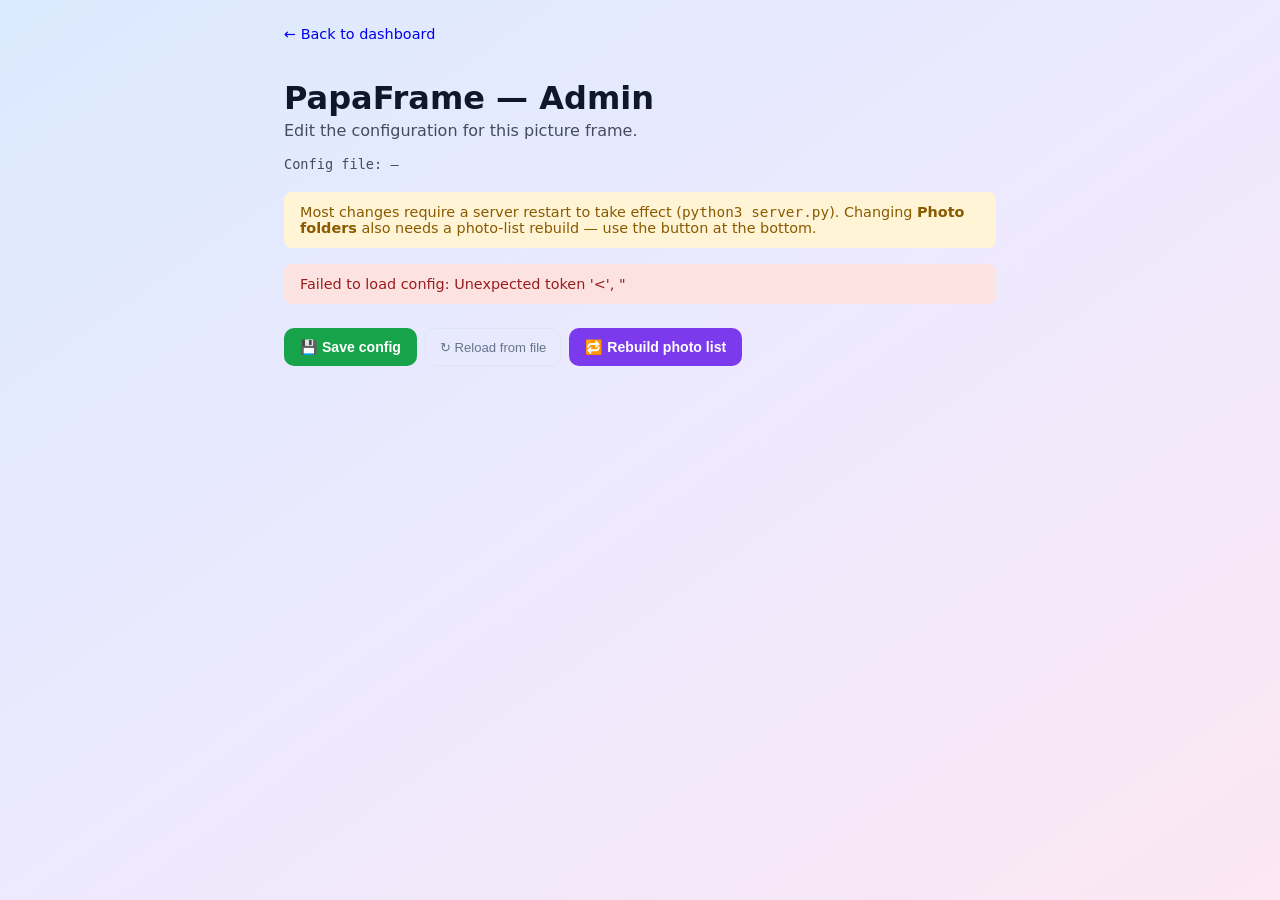
==== static/admin.html @ adcbdf35 "feat: cache stats, network-vs-local awareness, and disk-aware size dial Surface where each photo is " ====
<!DOCTYPE html>
<html lang="en">
<head>
  <meta charset="UTF-8">
  <meta name="viewport" content="width=device-width, initial-scale=1.0">
  <title>PapaFrame — Admin</title>
  <link rel="icon" href="favicon.svg" type="image/svg+xml">
  <link rel="stylesheet" href="style.css">
  <style>
    .admin-wrap { max-width: 760px; margin: 0 auto; padding: 1.5rem; }
    .admin-wrap h1 { margin-bottom: .25rem; }
    .admin-wrap .sub { opacity: .75; margin-top: 0; }
    .admin-path {
      font-family: ui-monospace, Menlo, monospace;
      font-size: .85rem; opacity: .75; margin-bottom: 1.25rem;
    }
    .field { margin-bottom: 1.1rem; }
    .field label {
      display: block; font-weight: 600; margin-bottom: .25rem;
    }
    .field input[type=text], .field input[type=number] {
      width: 100%; padding: .55rem .65rem;
      border: 1px solid var(--border, #bbb);
      border-radius: 8px; font-size: 1rem;
      font-family: ui-monospace, Menlo, monospace;
      background: var(--card-bg, #fff);
      color: inherit;
    }
    .field .help {
      font-size: .82rem; opacity: .7; margin-top: .25rem;
    }
    .field .bool-row {
      display: flex; align-items: center; gap: .5rem;
      font-weight: 400; cursor: pointer;
    }
    .field .bool-row input[type=checkbox] {
      width: auto; margin: 0;
    }
    .action-row {
      display: flex; gap: .5rem; flex-wrap: wrap; margin-top: 1.5rem;
    }
    .banner {
      padding: .75rem 1rem; border-radius: 8px; margin-bottom: 1rem;
      font-size: .9rem;
    }
    .banner.info    { background: #eaf3ff; color: #1e40af; }
    .banner.warn    { background: #fff4d6; color: #8a5a00; }
    .banner.error   { background: #fde2e2; color: #9b1c1c; }
    .banner.success { background: #dcfce7; color: #166534; }
    html.dark .banner.info    { background: #1e3a8a55; color: #cfe0ff; }
    html.dark .banner.warn    { background: #7c560033; color: #fde68a; }
    html.dark .banner.error   { background: #7f1d1d55; color: #fecaca; }
    html.dark .banner.success { background: #14532d55; color: #bbf7d0; }
    .back-link {
      display: inline-flex; align-items: center; gap: .35rem;
      font-size: .9rem; text-decoration: none; margin-bottom: 1rem;
    }
    .cache-slider-row {
      display: flex; align-items: center; gap: .6rem;
    }
    .cache-slider-row input[type=range] {
      flex: 1; accent-color: var(--accent, #2563eb);
    }
    .cache-slider-row input[type=number].cache-slider-num {
      width: 7em; flex: 0 0 auto;
    }
    .cache-slider-unit { font-size: .85rem; opacity: .7; }
    .cache-slider-meta {
      font-size: .82rem; opacity: .8; margin-top: .35rem;
      display: flex; flex-direction: column; gap: 2px;
    }
    .cache-slider-meta .warn { color: #b45309; font-weight: 600; }
    html.dark .cache-slider-meta .warn { color: #fbbf24; }
  </style>
</head>
<body>
<div class="bg-base" aria-hidden="true"></div>

<div class="admin-wrap">
  <a class="back-link" href="/">← Back to dashboard</a>

  <h1>PapaFrame — Admin</h1>
  <p class="sub">Edit the configuration for this picture frame.</p>
  <div class="admin-path">Config file: <span id="cfg-path">—</span></div>

  <div class="banner warn">
    Most changes require a server restart to take effect
    (<code>python3 server.py</code>). Changing <strong>Photo folders</strong>
    also needs a photo-list rebuild — use the button at the bottom.
  </div>

  <div id="status-banner"></div>

  <form id="admin-form" autocomplete="off">
    <div id="fields"></div>

    <div class="action-row">
      <button type="submit" class="btn-start">💾 Save config</button>
      <button type="button" id="reload-btn" class="btn-secondary">↻ Reload from file</button>
      <button type="button" id="rebuild-btn" class="btn-restart">🔁 Rebuild photo list</button>
    </div>
  </form>
</div>

<script>
'use strict';

const fieldsEl = document.getElementById('fields');
const pathEl   = document.getElementById('cfg-path');
const banner   = document.getElementById('status-banner');
const form     = document.getElementById('admin-form');
const reloadBtn  = document.getElementById('reload-btn');
const rebuildBtn = document.getElementById('rebuild-btn');

// Apply saved theme so the admin page matches the dashboard.
(function applyTheme() {
  const saved = localStorage.getItem('frameTheme');
  const dark = saved
    ? saved === 'dark'
    : window.matchMedia('(prefers-color-scheme: dark)').matches;
  document.documentElement.classList.toggle('dark', dark);
})();

function showBanner(msg, kind = 'info') {
  banner.innerHTML = `<div class="banner ${kind}">${msg}</div>`;
  if (kind === 'success') setTimeout(() => banner.innerHTML = '', 3500);
}

function esc(s) {
  return String(s).replace(/&/g,'&amp;').replace(/</g,'&lt;')
                  .replace(/>/g,'&gt;').replace(/"/g,'&quot;');
}

function renderField(f) {
  if (f.type === 'bool') {
    const on = ['yes','true','1','on'].includes(String(f.value).toLowerCase());
    return `
    <div class="field">
      <label for="f-${f.key}">${esc(f.label)} <small style="opacity:.55;font-weight:400">(${f.key})</small></label>
      <label class="bool-row">
        <input id="f-${f.key}" name="${f.key}" type="checkbox" ${on ? 'checked' : ''}>
        <span>Enabled</span>
      </label>
      <div class="help">${esc(f.help)}</div>
    </div>`;
  }
  const inputType = f.type === 'int' ? 'number' : 'text';
  return `
    <div class="field">
      <label for="f-${f.key}">${esc(f.label)} <small style="opacity:.55;font-weight:400">(${f.key})</small></label>
      <input id="f-${f.key}" name="${f.key}" type="${inputType}" value="${esc(f.value)}">
      <div class="help">${esc(f.help)}</div>
    </div>`;
}

async function loadConfig() {
  try {
    const res = await fetch('/api/config');
    const data = await res.json();
    pathEl.textContent = data.path;
    fieldsEl.innerHTML = data.fields.map(renderField).join('');
    enhanceCacheSizeField();
  } catch (e) {
    showBanner('Failed to load config: ' + e.message, 'error');
  }
}

function fmtMb(mb) {
  if (mb >= 1024) return (mb / 1024).toFixed(mb >= 10240 ? 0 : 1) + ' GB';
  return mb + ' MB';
}

// Replace the plain CACHE_SIZE_MB number input with a slider bound to the
// disk space available at the cache directory. The form still submits via
// the same `name="CACHE_SIZE_MB"` field, so saveConfig() picks it up as-is.
async function enhanceCacheSizeField() {
  const numInput = document.getElementById('f-CACHE_SIZE_MB');
  if (!numInput) return;

  let info;
  try {
    info = await fetch('/api/cache/status').then(r => r.json());
  } catch (e) {
    return;  // leave the plain number input in place
  }

  const currentVal = parseInt(numInput.value, 10) || 0;
  const STEP = 128;
  // Slider tops out at the safe max, but never below what's currently saved
  // (so an out-of-range value loaded from config.sh remains visible/editable).
  const niceMax = Math.max(
    STEP,
    Math.ceil(Math.max(info.max_budget_mb || 0, currentVal) / STEP) * STEP,
  );
  const usedNow = Math.round(info.used_mb || 0);

  const tpl = document.createElement('template');
  tpl.innerHTML = `
    <div class="cache-slider-row">
      <input type="range" id="cache-slider"
             min="0" max="${niceMax}" step="${STEP}"
             value="${Math.min(currentVal, niceMax)}">
      <input id="f-CACHE_SIZE_MB" name="CACHE_SIZE_MB" type="number"
             class="cache-slider-num"
             min="0" step="${STEP}"
             value="${currentVal}">
      <span class="cache-slider-unit">MB</span>
    </div>
    <div class="cache-slider-meta" id="cache-slider-meta"></div>
  `;
  numInput.replaceWith(tpl.content);

  const slider = document.getElementById('cache-slider');
  const num    = document.getElementById('f-CACHE_SIZE_MB');
  const meta   = document.getElementById('cache-slider-meta');

  function renderMeta() {
    const v = parseInt(num.value, 10) || 0;
    const lines = [
      `Disk: ${fmtMb(info.disk_total_mb)} total · ${fmtMb(info.disk_free_mb)} free`
      + ` · cache currently uses ${fmtMb(usedNow)}`,
      `Max safe budget: ${fmtMb(info.max_budget_mb)}`
      + ` (keeps ${fmtMb(info.safety_margin_mb)} reserved on disk)`,
      `Selected: ${fmtMb(v)}`,
    ];
    if (v > info.max_budget_mb) {
      lines.push(`<span class="warn">⚠ Selected size exceeds the safe limit — disk may fill up.</span>`);
    } else if (v === 0) {
      lines.push(`<span>Set to 0 to disable the cache entirely.</span>`);
    }
    meta.innerHTML = lines.map(l => `<div>${l}</div>`).join('');
  }

  slider.addEventListener('input', () => { num.value = slider.value; renderMeta(); });
  num.addEventListener('input', () => {
    const raw = parseInt(num.value, 10);
    const v = Number.isFinite(raw) ? Math.max(0, raw) : 0;
    slider.value = Math.min(v, niceMax);
    renderMeta();
  });
  renderMeta();
}

async function saveConfig(ev) {
  ev.preventDefault();
  const payload = {};
  for (const input of form.querySelectorAll('input[name]')) {
    payload[input.name] = input.type === 'checkbox'
      ? (input.checked ? 'yes' : 'no')
      : input.value;
  }
  try {
    const res = await fetch('/api/config', {
      method: 'POST',
      headers: { 'Content-Type': 'application/json' },
      body: JSON.stringify(payload),
    });
    const data = await res.json();
    if (!res.ok) throw new Error(data.error || 'save failed');
    showBanner(
      `Saved ${data.updated.length} setting(s). ` +
      `Restart the server (<code>python3 server.py</code>) for changes to take effect.`,
      'success'
    );
  } catch (e) {
    showBanner('Save failed: ' + e.message, 'error');
  }
}

async function rebuildPhotoList() {
  if (!confirm('Delete the master photo list so it rebuilds from PHOTO_DIRS on the next slideshow start?')) return;
  try {
    const res = await fetch('/api/config/rebuild', { method: 'POST' });
    const data = await res.json();
    if (!res.ok) throw new Error(data.error || 'rebuild failed');
    showBanner('Photo list cleared. It will be rebuilt the next time the slideshow starts.', 'success');
  } catch (e) {
    showBanner('Rebuild failed: ' + e.message, 'error');
  }
}

form.addEventListener('submit', saveConfig);
reloadBtn.addEventListener('click', loadConfig);
rebuildBtn.addEventListener('click', rebuildPhotoList);

loadConfig();
</script>
</body>
</html>
---- static/style.css ----
/* ── Tokens ──────────────────────────────────────────────────────────── */
:root {
  --card:         #ffffffd6;
  --card-solid:   #ffffff;
  --shadow:       0 2px 16px rgba(37,99,235,.10), 0 0 0 1px rgba(37,99,235,.06);
  --text:         #0f172a;
  --muted:        #64748b;
  --border:       #dde6f0;
  --btn:          #2563eb;
  --btn-hover:    #1d4ed8;
  --btn-text:     #fff;
  --surface:      #f0f6ff;
  --accent:       #2563eb;
  --running-clr:  #16a34a;
  --stopped-clr:  #dc2626;
  --green:        #16a34a;
  --green-hover:  #15803d;
  --red:          #dc2626;
  --red-hover:    #b91c1c;
  --violet:       #7c3aed;
  --violet-hover: #6d28d9;
  --cyan:         #0891b2;
  --cyan-hover:   #0e7490;
}

html.dark {
  --card:         #0d1727cc;
  --card-solid:   #0d1727;
  --shadow:       0 2px 16px rgba(0,0,0,.55), 0 0 0 1px rgba(255,255,255,.05);
  --text:         #f1f5f9;
  --muted:        #94a3b8;
  --border:       #1a2d45;
  --btn:          #3b82f6;
  --btn-hover:    #2563eb;
  --btn-text:     #fff;
  --surface:      #091525;
  --accent:       #60a5fa;
  --running-clr:  #4ade80;
  --stopped-clr:  #f87171;
  --green:        #22c55e;
  --green-hover:  #16a34a;
  --red:          #ef4444;
  --red-hover:    #dc2626;
  --violet:       #a78bfa;
  --violet-hover: #8b5cf6;
  --cyan:         #22d3ee;
  --cyan-hover:   #06b6d4;
}

/* ── Reset / base ────────────────────────────────────────────────────── */
*, *::before, *::after { box-sizing: border-box; }

body {
  font-family: Inter, system-ui, -apple-system, "Segoe UI", sans-serif;
  margin: 0;
  min-height: 100vh;
  color: var(--text);
  background: transparent;
}

/* ── Background layers ───────────────────────────────────────────────── */
.bg-base {
  position: fixed; inset: 0; z-index: -2;
  background: linear-gradient(145deg, #dbeafe 0%, #ede9fe 50%, #fce7f3 100%);
  transition: background 0.4s;
}
html.dark .bg-base { background: #060c17; }

.bg-art {
  position: fixed; inset: 0; z-index: -1;
  overflow: hidden; pointer-events: none;
}
.bg-art svg { width: 100%; height: 100%; }

/* ── Page container ──────────────────────────────────────────────────── */
.page {
  max-width: 1640px;
  margin: 0 auto;
  padding: 28px 40px 52px;
}

/* ── Card ────────────────────────────────────────────────────────────── */
.card {
  background: var(--card);
  backdrop-filter: blur(14px);
  -webkit-backdrop-filter: blur(14px);
  box-shadow: var(--shadow);
  border: 1px solid var(--border);
  border-radius: 18px;
  padding: 22px 24px;
}

/* ── Header ──────────────────────────────────────────────────────────── */
header { margin-bottom: 28px; }

.header-row {
  display: flex;
  align-items: center;
  justify-content: space-between;
  gap: 16px;
  flex-wrap: wrap;
}

header h1 {
  margin: 0 0 4px;
  font-size: 2.2rem;
  font-weight: 800;
  letter-spacing: -.04em;
}
header h1.brand {
  font-family: -apple-system, "Segoe UI", Inter, system-ui, sans-serif;
  letter-spacing: -.03em;
  color: var(--text);
}
.brand-thin { font-weight: 500; }
.brand-bold { font-weight: 800; }
header p { margin: 0; color: var(--muted); font-size: .95rem; }

.hostname-text {
  margin: 12px 0 0 !important;
  font-family: ui-monospace, Menlo, monospace;
  font-size: 1.1rem !important;
  font-weight: 600;
  color: var(--accent);
  letter-spacing: .01em;
}

.header-actions {
  display: flex;
  align-items: center;
  gap: 10px;
  flex-wrap: wrap;
}

/* Pi Connect link */
.pi-connect-link {
  display: inline-flex;
  align-items: center;
  gap: 7px;
  padding: 9px 16px;
  border-radius: 10px;
  background: #c41c3a;
  color: #fff;
  text-decoration: none;
  font-size: .85rem;
  font-weight: 600;
  transition: background .15s, transform .1s;
}
.pi-connect-link:hover { background: #a3152e; transform: translateY(-1px); }
.pi-connect-link svg   { flex-shrink: 0; }

/* ── Section title ───────────────────────────────────────────────────── */
.section-title {
  margin: 0 0 18px;
  font-size: 1rem;
  font-weight: 700;
  letter-spacing: -.01em;
  text-transform: uppercase;
  font-size: .78rem;
  color: var(--muted);
  letter-spacing: .07em;
}

/* ── Dashboard grid ──────────────────────────────────────────────────── */
.dashboard-grid {
  display: grid;
  grid-template-columns: 320px 1fr 380px;
  gap: 22px;
  margin-bottom: 22px;
  align-items: start;
}

.panel-left,
.panel-right {
  display: flex;
  flex-direction: column;
  gap: 22px;
}

/* ── Bottom row ──────────────────────────────────────────────────────── */
.bottom-grid {
  display: grid;
  grid-template-columns: 1fr 440px;
  gap: 22px;
  margin-bottom: 22px;
  align-items: start;
}

.panel-chart-settings {
  display: flex;
  flex-direction: column;
  gap: 22px;
}

/* ── Status card ─────────────────────────────────────────────────────── */
.status-indicator {
  display: flex;
  align-items: center;
  gap: 14px;
  margin-bottom: 20px;
}

.status-dot-large {
  width: 14px;
  height: 14px;
  border-radius: 50%;
  background: var(--stopped-clr);
  flex-shrink: 0;
  transition: background .3s;
}
.status-dot-large.running {
  background: var(--running-clr);
  box-shadow: 0 0 10px var(--running-clr);
  animation: blink 2.2s ease-in-out infinite;
}
.status-dot-large.paused {
  background: #f59e0b;
  box-shadow: 0 0 10px #f59e0b;
  animation: blink 3.5s ease-in-out infinite;
}
@keyframes blink {
  0%,100% { opacity:1; }
  50%      { opacity:.4; }
}

.status-label {
  font-size: 1.4rem;
  font-weight: 800;
  letter-spacing: -.03em;
}

.status-rows {
  display: flex;
  flex-direction: column;
  gap: 10px;
}

.status-kv {
  display: flex;
  justify-content: space-between;
  align-items: center;
  padding: 8px 0;
  border-bottom: 1px solid var(--border);
  font-size: .88rem;
}
.status-kv:last-child { border-bottom: none; }
.status-kv .key   { color: var(--muted); font-weight: 500; }
.status-kv .value { font-weight: 600; }

/* ── Controls card ───────────────────────────────────────────────────── */
.action-buttons {
  display: grid;
  grid-template-columns: 1fr 1fr 1fr;
  gap: 10px;
  margin-bottom: 20px;
}

button {
  border: none;
  padding: 11px 16px;
  border-radius: 10px;
  font-size: .88rem;
  font-weight: 600;
  cursor: pointer;
  transition: background .15s, transform .1s, opacity .15s;
  display: inline-flex;
  align-items: center;
  justify-content: center;
  gap: 6px;
}
button:hover:not(:disabled) { transform: translateY(-1px); }
button:active:not(:disabled) { transform: translateY(0); }
button:disabled { opacity: .35; cursor: not-allowed; }

.btn-start   { background: var(--green);  color: #fff; }
.btn-start:hover:not(:disabled)   { background: var(--green-hover); }

.btn-stop    { background: var(--red);    color: #fff; }
.btn-stop:hover:not(:disabled)    { background: var(--red-hover); }

.btn-restart { background: var(--violet); color: #fff; }
.btn-restart:hover:not(:disabled) { background: var(--violet-hover); }

.btn-apply   { background: var(--cyan);   color: #fff; width: 100%; }
.btn-apply:hover:not(:disabled)   { background: var(--cyan-hover); }

.btn-secondary {
  background: transparent;
  color: var(--muted);
  border: 1px solid var(--border);
  padding: 7px 14px;
  font-size: .82rem;
  font-weight: 500;
}
.btn-secondary:hover:not(:disabled) {
  background: var(--border);
  color: var(--text);
  transform: none;
}

/* ── Duration controls ───────────────────────────────────────────────── */
.duration-section label {
  display: block;
  font-size: .78rem;
  font-weight: 700;
  color: var(--muted);
  text-transform: uppercase;
  letter-spacing: .07em;
  margin-bottom: 10px;
}

.duration-row {
  display: flex;
  align-items: center;
  gap: 8px;
  margin-bottom: 10px;
}

.duration-input {
  padding: 8px 12px;
  border: 1px solid var(--border);
  border-radius: 8px;
  background: var(--surface);
  color: var(--text);
  width: 72px;
  font-size: .93rem;
  font-weight: 600;
}

.preset-buttons {
  display: flex;
  gap: 6px;
  flex-wrap: wrap;
  flex: 1;
}

.preset-btn {
  padding: 7px 12px;
  background: var(--surface);
  color: var(--text);
  border: 1px solid var(--border);
  border-radius: 8px;
  font-size: .8rem;
  font-weight: 600;
  cursor: pointer;
  transition: background .12s, border-color .12s;
}
.preset-btn:hover { background: var(--border); }
.preset-btn.active {
  background: var(--accent);
  color: #fff;
  border-color: var(--accent);
}

.duration-hint {
  font-size: .75rem;
  color: var(--muted);
  margin-top: 8px;
  min-height: 1.1em;
  transition: color .2s;
}
.duration-hint.changed {
  color: var(--cyan);
  font-weight: 600;
}

/* ── Schedule controls ───────────────────────────────────────────────── */
.schedule-content,
.cache-content {
  display: flex;
  flex-direction: column;
  gap: 12px;
}

.schedule-content label {
  display: flex;
  align-items: center;
  gap: 8px;
  font-weight: 500;
  color: var(--text);
  cursor: pointer;
  user-select: none;
}

.schedule-content input[type="checkbox"] {
  width: 18px;
  height: 18px;
  cursor: pointer;
}

.schedule-times {
  display: flex;
  flex-direction: column;
  gap: 10px;
  transition: opacity .2s, pointer-events .2s;
}

.schedule-time-group {
  display: flex;
  flex-direction: column;
  gap: 4px;
}

.schedule-time-group label {
  font-size: .85rem;
  font-weight: 600;
  color: var(--muted);
  cursor: text;
  margin: 0;
}

.schedule-time-group input[type="time"] {
  padding: 8px 12px;
  border: 1px solid var(--border);
  border-radius: 8px;
  background: var(--surface);
  color: var(--text);
  font-size: .9rem;
  font-weight: 500;
}

.schedule-time-group input[type="time"]:focus {
  outline: none;
  border-color: var(--accent);
  box-shadow: 0 0 0 2px color-mix(in srgb, var(--accent) 20%, transparent);
}

.schedule-hint {
  font-size: .75rem;
  color: var(--muted);
  margin-top: 2px;
}

#schedule-save-btn {
  margin-top: 4px;
}

.schedule-paused-banner {
  margin-top: 10px;
  padding: 10px 12px;
  border-radius: 8px;
  font-size: .85rem;
  font-weight: 600;
  color: #92400e;
  background: color-mix(in srgb, #f59e0b 18%, var(--card));
  border: 1px solid color-mix(in srgb, #f59e0b 40%, var(--border));
}
html.dark .schedule-paused-banner {
  color: #fbbf24;
}

/* ── Now Playing ─────────────────────────────────────────────────────── */
.photo-strip {
  display: grid;
  grid-template-columns: 200px 1fr 200px;
  gap: 14px;
  align-items: start;
}

.photo-card {
  background: var(--surface);
  border: 1px solid var(--border);
  border-radius: 14px;
  overflow: hidden;
}
.photo-card.current {
  border-color: var(--accent);
  box-shadow: 0 0 0 2px color-mix(in srgb, var(--accent) 25%, transparent);
}
.photo-card-label {
  font-size: .68rem;
  font-weight: 700;
  text-transform: uppercase;
  letter-spacing: .08em;
  color: var(--muted);
  padding: 9px 12px 0;
}
.photo-card.current .photo-card-label { color: var(--accent); }

.photo-thumb {
  width: 100%;
  aspect-ratio: 4/3;
  object-fit: cover;
  display: block;
  background: var(--border);
}
.photo-thumb-placeholder {
  width: 100%;
  aspect-ratio: 4/3;
  background: var(--border);
  display: flex;
  align-items: center;
  justify-content: center;
  color: var(--muted);
  font-size: .75rem;
}

.photo-meta {
  padding: 10px 12px 12px;
  display: flex;
  flex-direction: column;
  gap: 3px;
}
.photo-meta-name {
  font-size: .78rem;
  font-weight: 600;
  white-space: nowrap;
  overflow: hidden;
  text-overflow: ellipsis;
}
.photo-meta-row {
  font-size: .7rem;
  color: var(--muted);
  white-space: nowrap;
  overflow: hidden;
  text-overflow: ellipsis;
}
.photo-meta-row a { color: var(--accent); text-decoration: none; }
.photo-meta-row a:hover { text-decoration: underline; }

.src-badge {
  display: inline-block;
  padding: 1px 7px;
  border-radius: 999px;
  font-size: .68rem;
  font-weight: 600;
  letter-spacing: .02em;
  line-height: 1.4;
}
.src-cache   { background: rgba( 52, 211, 153, .18); color: #34d399; }
.src-network { background: rgba(251, 146,  60, .18); color: #fb923c; }
.src-local   { background: rgba( 96, 165, 250, .18); color: #60a5fa; }

/* photo progress */
.photo-progress {
  display: flex;
  align-items: center;
  gap: 10px;
  margin-top: 14px;
  font-size: .78rem;
  color: var(--muted);
}
.photo-progress-bar-wrap {
  flex: 1;
  height: 4px;
  background: var(--border);
  border-radius: 4px;
  overflow: hidden;
}
.photo-progress-bar {
  height: 100%;
  background: var(--accent);
  border-radius: 4px;
  transition: width .5s linear;
}

/* ── Photo Library ───────────────────────────────────────────────────── */
.photo-hero {
  display: flex;
  align-items: baseline;
  gap: 10px;
  margin-bottom: 14px;
}
.photo-count {
  font-size: 3.2rem;
  font-weight: 800;
  letter-spacing: -.04em;
  color: var(--accent);
  line-height: 1;
}
.photo-count-label { font-size: .9rem; color: var(--muted); }

.stat-pills {
  display: flex;
  flex-wrap: wrap;
  gap: 7px;
}
.stat-pill {
  background: var(--surface);
  border: 1px solid var(--border);
  border-radius: 999px;
  padding: 4px 13px;
  font-size: .78rem;
  font-weight: 500;
}

/* ── Disk usage ──────────────────────────────────────────────────────── */
.disk-rows {
  display: flex;
  flex-direction: column;
  gap: 0;
  margin-bottom: 12px;
}
.disk-kv {
  display: flex;
  justify-content: space-between;
  padding: 7px 0;
  border-bottom: 1px solid var(--border);
  font-size: .85rem;
}
.disk-kv:last-child { border-bottom: none; }
.disk-kv .key   { color: var(--muted); }
.disk-kv .value { font-weight: 600; }

.disk-bar-wrap {
  width: 100%;
  height: 6px;
  background: var(--border);
  border-radius: 4px;
  overflow: hidden;
}
.disk-bar {
  height: 100%;
  border-radius: 4px;
  background: var(--accent);
  transition: width .4s;
}

/* ── Fun facts ───────────────────────────────────────────────────────── */
.facts-list {
  display: flex;
  flex-direction: column;
}
.fact-row {
  display: flex;
  align-items: baseline;
  gap: 12px;
  padding: 9px 0;
  border-bottom: 1px solid var(--border);
}
.fact-row:last-child { border-bottom: none; }
.fact-val {
  font-size: 1rem;
  font-weight: 700;
  color: var(--accent);
  white-space: nowrap;
  min-width: 90px;
  flex-shrink: 0;
}
.fact-desc {
  font-size: .82rem;
  color: var(--muted);
}

/* ── Current photo map marker ────────────────────────────────────────── */
.current-photo-pulse {
  animation: markerPulse 2s ease-in-out infinite;
  transform-origin: center;
  transform-box: fill-box;
}
@keyframes markerPulse {
  0%, 100% { transform: scale(1);   opacity: 1;   }
  50%      { transform: scale(1.5); opacity: 0.65; }
}

/* ── Map ─────────────────────────────────────────────────────────────── */
.map-wrap {
  border-radius: 12px;
  overflow: hidden;
  height: 440px;
  border: 1px solid var(--border);
  position: relative;
}
.map-footer {
  display: flex;
  align-items: center;
  justify-content: space-between;
  margin-top: 12px;
  flex-wrap: wrap;
  gap: 8px;
}
.map-count { font-size: .83rem; color: var(--muted); }

/* ── Chart ───────────────────────────────────────────────────────────── */
.chart-title {
  margin: 0 0 14px;
  font-size: .78rem;
  font-weight: 700;
  text-transform: uppercase;
  letter-spacing: .07em;
  color: var(--muted);
}

/* ── Toasts ──────────────────────────────────────────────────────────── */
.toast-container {
  position: fixed;
  bottom: 24px;
  right: 24px;
  z-index: 9999;
  display: flex;
  flex-direction: column;
  gap: 10px;
  pointer-events: none;
}
.toast {
  display: flex;
  align-items: flex-start;
  gap: 10px;
  padding: 13px 18px;
  border-radius: 12px;
  font-size: .88rem;
  font-weight: 500;
  max-width: 340px;
  pointer-events: auto;
  animation: toastIn .22s ease, toastOut .3s ease 3.2s forwards;
  background: #1e293b;
  color: #f1f5f9;
  box-shadow: 0 4px 24px rgba(0,0,0,.35);
}
html:not(.dark) .toast {
  background: #fff;
  color: #0f172a;
  box-shadow: 0 4px 24px rgba(0,0,0,.14);
  border: 1px solid var(--border);
}
.toast-icon { font-size: 1rem; flex-shrink: 0; margin-top: 1px; }
.toast-body { line-height: 1.4; }
.toast-title { font-weight: 700; }
.toast-sub   { font-size: .8rem; opacity: .75; margin-top: 2px; }
.toast.success .toast-icon::before { content: '✓'; color: #4ade80; }
.toast.error   .toast-icon::before { content: '✕'; color: #f87171; }
.toast.info    .toast-icon::before { content: 'ℹ'; color: #60a5fa; }
html:not(.dark) .toast.success .toast-icon::before { color: #16a34a; }
html:not(.dark) .toast.error   .toast-icon::before { color: #dc2626; }
html:not(.dark) .toast.info    .toast-icon::before { color: #2563eb; }
@keyframes toastIn  { from { transform: translateX(18px); opacity: 0; } }
@keyframes toastOut { to   { transform: translateY(6px);  opacity: 0; } }

/* ── Loading state ───────────────────────────────────────────────────── */
button.loading {
  opacity: .65;
  cursor: wait;
}

/* ── Notes ───────────────────────────────────────────────────────────── */
.notes {
  font-size: .82rem;
  color: var(--muted);
  line-height: 1.65;
}
.notes p { margin: 0 0 4px; }
.notes code {
  background: var(--surface);
  border: 1px solid var(--border);
  padding: 2px 6px;
  border-radius: 5px;
  font-family: "SF Mono","Fira Code",monospace;
  font-size: .78rem;
  color: var(--text);
}

/* ── Year filter ─────────────────────────────────────────────────────── */
.year-filter-card {
  margin-bottom: 22px;
}

.year-filter-header {
  display: flex;
  align-items: center;
  gap: 14px;
  margin-bottom: 14px;
  flex-wrap: wrap;
}

.year-filter-status {
  font-size: .8rem;
  color: var(--muted);
  padding: 3px 10px;
  border-radius: 999px;
  background: var(--surface);
  border: 1px solid var(--border);
}
.year-filter-status.active {
  background: color-mix(in srgb, var(--accent) 15%, transparent);
  border-color: var(--accent);
  color: var(--accent);
  font-weight: 600;
}

.year-rebuild-btn {
  margin-left: auto;
  font-size: .75rem;
  padding: 5px 11px;
}

.year-buttons {
  display: flex;
  flex-wrap: wrap;
  gap: 8px;
}

.year-loading {
  font-size: .85rem;
  color: var(--muted);
  font-style: italic;
}

.year-btn {
  display: flex;
  align-items: center;
  gap: 6px;
  padding: 7px 14px;
  border-radius: 9px;
  border: 1px solid var(--border);
  background: var(--surface);
  color: var(--text);
  font-size: .85rem;
  font-weight: 600;
  cursor: pointer;
  transition: background .12s, border-color .12s, transform .1s;
}
.year-btn:hover:not(:disabled) {
  background: var(--border);
  transform: translateY(-1px);
}
.year-btn-active {
  background: var(--accent);
  border-color: var(--accent);
  color: #fff;
}
.year-btn-active:hover:not(:disabled) {
  background: var(--btn-hover);
  border-color: var(--btn-hover);
}
.year-btn-count {
  font-size: .72rem;
  font-weight: 500;
  opacity: .75;
}
.year-btn-active .year-btn-count { opacity: .85; }

/* ── Page load animation ────────────────────────────────────────────── */
@keyframes fadeInUp {
  from { opacity: 0; transform: translateY(12px); }
  to   { opacity: 1; transform: translateY(0); }
}
.page { animation: fadeInUp .45s ease-out; }

/* ── Card hover lift ────────────────────────────────────────────────── */
.card {
  transition: box-shadow .2s, transform .2s;
}
.card:hover {
  box-shadow: var(--shadow), 0 4px 24px rgba(37,99,235,.08);
  transform: translateY(-2px);
}

/* ── Focus-visible accessibility rings ──────────────────────────────── */
button:focus-visible,
input:focus-visible,
a:focus-visible {
  outline: 2px solid var(--accent);
  outline-offset: 2px;
}
button:focus:not(:focus-visible) { outline: none; }

/* ── Shimmer loading skeleton ───────────────────────────────────────── */
@keyframes shimmer {
  0%   { background-position: -200% 0; }
  100% { background-position: 200% 0; }
}
.skeleton {
  background: linear-gradient(90deg, var(--border) 25%, var(--surface) 50%, var(--border) 75%);
  background-size: 200% 100%;
  animation: shimmer 1.8s ease-in-out infinite;
  border-radius: 6px;
  color: transparent !important;
  user-select: none;
  pointer-events: none;
}
.skeleton * { visibility: hidden; }

/* ── Empty state styling ────────────────────────────────────────────── */
.empty-state {
  display: flex;
  flex-direction: column;
  align-items: center;
  justify-content: center;
  gap: 8px;
  padding: 32px 16px;
  color: var(--muted);
  text-align: center;
}
.empty-state-icon {
  font-size: 2.2rem;
  opacity: .45;
  line-height: 1;
}
.empty-state-text {
  font-size: .88rem;
  font-weight: 500;
}
.empty-state-hint {
  font-size: .78rem;
  opacity: .7;
}

/* ── Status card tint when running ──────────────────────────────────── */
.card.status-running {
  border-color: color-mix(in srgb, var(--running-clr) 30%, var(--border));
  background: color-mix(in srgb, var(--running-clr) 4%, var(--card));
}
/* ── Status card tint when paused by schedule ───────────────────────── */
.card.status-paused {
  border-color: color-mix(in srgb, #f59e0b 35%, var(--border));
  background: color-mix(in srgb, #f59e0b 5%, var(--card));
}

/* ── Disk bar color breakpoints ─────────────────────────────────────── */
.disk-bar.warn  { background: #f59e0b; }
.disk-bar.danger { background: var(--red); }

/* ── Responsive fallback ─────────────────────────────────────────────── */
@media (max-width: 1200px) {
  .dashboard-grid {
    grid-template-columns: 300px 1fr;
  }
  .panel-right {
    grid-column: 1 / -1;
    flex-direction: row;
  }
  .panel-right .card { flex: 1; }
}

@media (max-width: 860px) {
  .page { padding: 16px 18px 40px; }
  .dashboard-grid { grid-template-columns: 1fr; }
  .bottom-grid { grid-template-columns: 1fr; }
  .photo-strip { grid-template-columns: 1fr; }

  header h1 { font-size: 1.6rem; }
  header p   { font-size: .85rem; }

  .header-row {
    flex-direction: column;
    align-items: flex-start;
  }
  .header-actions {
    width: 100%;
    justify-content: flex-start;
  }

  .action-buttons {
    grid-template-columns: 1fr 1fr;
  }
  .action-buttons .btn-restart {
    grid-column: 1 / -1;
  }

  .photo-count { font-size: 2.4rem; }

  .map-wrap { height: 300px; }
}
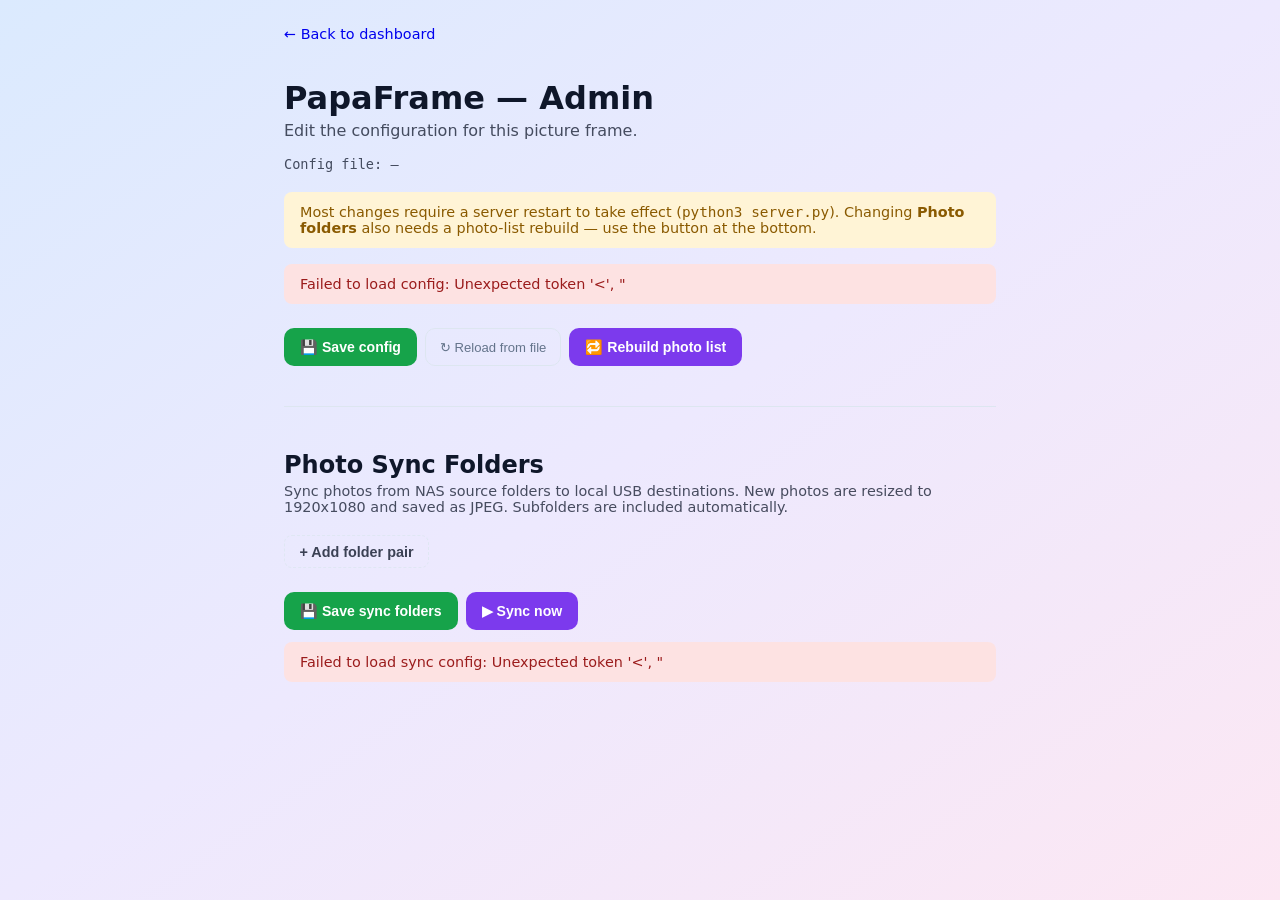
==== commit 1d6e7347: "PapaFrame v2.0: photo sync, admin sync config, dashboard sync log Add daily NAS-to-USB photo sync wi" ====
--- a/static/admin.html
+++ b/static/admin.html
@@ -5,7 +5,7 @@
   <meta name="viewport" content="width=device-width, initial-scale=1.0">
   <title>PapaFrame — Admin</title>
   <link rel="icon" href="favicon.svg" type="image/svg+xml">
-  <link rel="stylesheet" href="style.css">
+  <link rel="stylesheet" href="style.css?v=2.0.0">
   <style>
     .admin-wrap { max-width: 760px; margin: 0 auto; padding: 1.5rem; }
     .admin-wrap h1 { margin-bottom: .25rem; }
@@ -71,6 +71,39 @@
     }
     .cache-slider-meta .warn { color: #b45309; font-weight: 600; }
     html.dark .cache-slider-meta .warn { color: #fbbf24; }
+
+    /* Sync folders section */
+    .sync-section { margin-top: 2.5rem; padding-top: 1.5rem; border-top: 1px solid var(--border, #ddd); }
+    .sync-section h2 { margin-bottom: .25rem; }
+    .sync-section .sub { font-size: .9rem; opacity: .75; margin-bottom: 1rem; }
+    .sync-pair {
+      display: flex; gap: .5rem; align-items: center;
+      margin-bottom: .5rem; flex-wrap: wrap;
+    }
+    .sync-pair input[type=text] {
+      flex: 1; min-width: 180px; padding: .5rem .6rem;
+      border: 1px solid var(--border, #bbb);
+      border-radius: 8px; font-size: .9rem;
+      font-family: ui-monospace, Menlo, monospace;
+      background: var(--card-bg, #fff);
+      color: inherit;
+    }
+    .sync-pair .arrow { font-size: 1.1rem; opacity: .5; flex-shrink: 0; }
+    .sync-pair .btn-remove {
+      background: none; border: none; color: #dc2626; cursor: pointer;
+      font-size: 1.2rem; padding: .2rem .4rem; border-radius: 6px;
+      flex-shrink: 0;
+    }
+    .sync-pair .btn-remove:hover { background: #fee2e2; }
+    html.dark .sync-pair .btn-remove:hover { background: #7f1d1d55; }
+    #sync-add-btn {
+      font-size: .9rem; padding: .45rem .9rem; margin-top: .25rem;
+      cursor: pointer; border-radius: 8px;
+      border: 1px dashed var(--border, #bbb);
+      background: transparent; color: inherit; opacity: .8;
+    }
+    #sync-add-btn:hover { opacity: 1; background: var(--card-bg, #f8f8f8); }
+    #sync-status-banner { margin-top: .75rem; }
   </style>
 </head>
 <body>
@@ -100,6 +133,20 @@
       <button type="button" id="rebuild-btn" class="btn-restart">🔁 Rebuild photo list</button>
     </div>
   </form>
+
+  <!-- Sync Folders -->
+  <div class="sync-section">
+    <h2>Photo Sync Folders</h2>
+    <p class="sub">Sync photos from NAS source folders to local USB destinations.
+      New photos are resized to 1920x1080 and saved as JPEG. Subfolders are included automatically.</p>
+    <div id="sync-pairs"></div>
+    <button type="button" id="sync-add-btn">+ Add folder pair</button>
+    <div class="action-row">
+      <button type="button" id="sync-save-btn" class="btn-start">💾 Save sync folders</button>
+      <button type="button" id="sync-run-btn" class="btn-restart">▶ Sync now</button>
+    </div>
+    <div id="sync-status-banner"></div>
+  </div>
 </div>
 
 <script>
@@ -283,7 +330,110 @@
 reloadBtn.addEventListener('click', loadConfig);
 rebuildBtn.addEventListener('click', rebuildPhotoList);
 
+// ── Sync folders ──────────────────────────────────────────────────
+const syncPairsEl    = document.getElementById('sync-pairs');
+const syncAddBtn     = document.getElementById('sync-add-btn');
+const syncSaveBtn    = document.getElementById('sync-save-btn');
+const syncRunBtn     = document.getElementById('sync-run-btn');
+const syncBanner     = document.getElementById('sync-status-banner');
+
+function showSyncBanner(msg, kind = 'info') {
+  syncBanner.innerHTML = `<div class="banner ${kind}">${msg}</div>`;
+  if (kind === 'success') setTimeout(() => syncBanner.innerHTML = '', 4000);
+}
+
+function addSyncPairRow(src = '', dst = '') {
+  const row = document.createElement('div');
+  row.className = 'sync-pair';
+  row.innerHTML = `
+    <input type="text" placeholder="/mnt/nas/Pictures/..." value="${esc(src)}" class="sync-src">
+    <span class="arrow">→</span>
+    <input type="text" placeholder="/mnt/usb/Pictures/..." value="${esc(dst)}" class="sync-dst">
+    <button type="button" class="btn-remove" title="Remove this pair">✕</button>
+  `;
+  row.querySelector('.btn-remove').addEventListener('click', () => row.remove());
+  syncPairsEl.appendChild(row);
+}
+
+async function loadSyncConfig() {
+  try {
+    const res = await fetch('/api/sync/config');
+    const data = await res.json();
+    syncPairsEl.innerHTML = '';
+    const folders = data.folders || [];
+    if (folders.length === 0) {
+      addSyncPairRow();
+    } else {
+      folders.forEach(f => addSyncPairRow(f.source, f.destination));
+    }
+  } catch (e) {
+    showSyncBanner('Failed to load sync config: ' + e.message, 'error');
+  }
+}
+
+async function saveSyncConfig() {
+  const rows = syncPairsEl.querySelectorAll('.sync-pair');
+  const folders = [];
+  rows.forEach(row => {
+    const src = row.querySelector('.sync-src').value.trim();
+    const dst = row.querySelector('.sync-dst').value.trim();
+    if (src && dst) folders.push({ source: src, destination: dst });
+  });
+  try {
+    const res = await fetch('/api/sync/config', {
+      method: 'POST',
+      headers: { 'Content-Type': 'application/json' },
+      body: JSON.stringify({ folders }),
+    });
+    const data = await res.json();
+    if (!res.ok) throw new Error(data.error || 'save failed');
+    showSyncBanner(`Saved ${data.count} sync folder pair(s).`, 'success');
+  } catch (e) {
+    showSyncBanner('Save failed: ' + e.message, 'error');
+  }
+}
+
+async function runSync() {
+  syncRunBtn.disabled = true;
+  syncRunBtn.textContent = '⏳ Syncing…';
+  try {
+    const res = await fetch('/api/sync/run', { method: 'POST' });
+    const data = await res.json();
+    if (!res.ok) throw new Error(data.error || 'sync failed');
+    showSyncBanner('Sync started in background. Check the dashboard for progress.', 'info');
+    pollSyncStatus();
+  } catch (e) {
+    showSyncBanner('Sync failed: ' + e.message, 'error');
+    syncRunBtn.disabled = false;
+    syncRunBtn.textContent = '▶ Sync now';
+  }
+}
+
+async function pollSyncStatus() {
+  const poll = setInterval(async () => {
+    try {
+      const res = await fetch('/api/sync/status');
+      const data = await res.json();
+      if (!data.running) {
+        clearInterval(poll);
+        syncRunBtn.disabled = false;
+        syncRunBtn.textContent = '▶ Sync now';
+        showSyncBanner('Sync completed.', 'success');
+      }
+    } catch (e) {
+      clearInterval(poll);
+      syncRunBtn.disabled = false;
+      syncRunBtn.textContent = '▶ Sync now';
+    }
+  }, 3000);
+}
+
+syncAddBtn.addEventListener('click', () => addSyncPairRow());
+syncSaveBtn.addEventListener('click', saveSyncConfig);
+syncRunBtn.addEventListener('click', runSync);
+
 loadConfig();
+loadSyncConfig();
 </script>
 </body>
 </html>
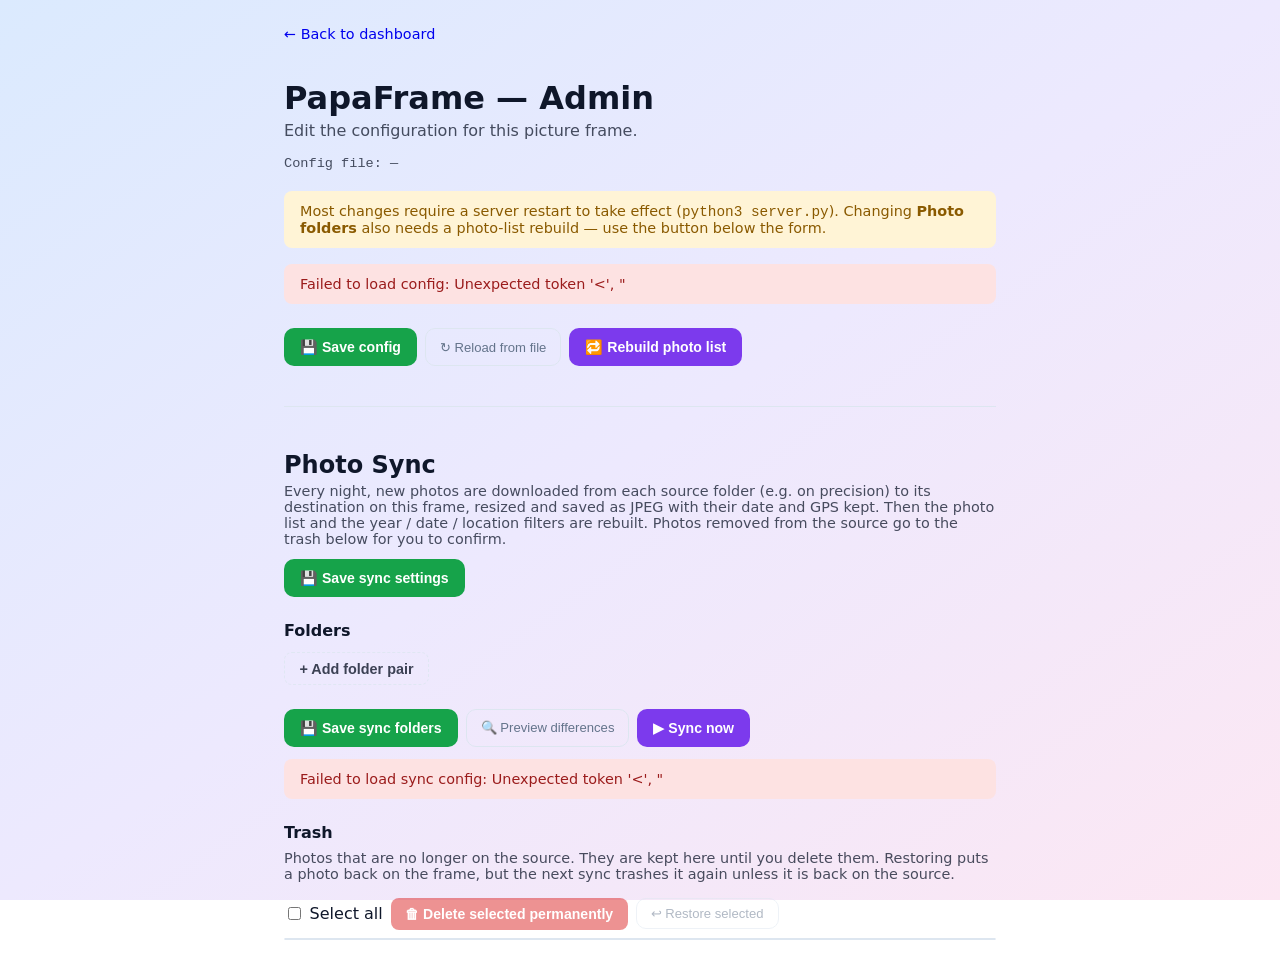
==== commit 5966950f: "PapaFrame v2.1.0: sync rework, trash, recent-date filters Photo sync - Work from the difference betw" ====
--- a/static/admin.html
+++ b/static/admin.html
@@ -5,7 +5,7 @@
   <meta name="viewport" content="width=device-width, initial-scale=1.0">
   <title>PapaFrame — Admin</title>
   <link rel="icon" href="favicon.svg" type="image/svg+xml">
-  <link rel="stylesheet" href="style.css?v=2.0.0">
+  <link rel="stylesheet" href="style.css?v=2.1.0">
   <style>
     .admin-wrap { max-width: 760px; margin: 0 auto; padding: 1.5rem; }
     .admin-wrap h1 { margin-bottom: .25rem; }
@@ -104,6 +104,39 @@
     }
     #sync-add-btn:hover { opacity: 1; background: var(--card-bg, #f8f8f8); }
     #sync-status-banner { margin-top: .75rem; }
+    .sync-section h3 { font-size: 1rem; margin: 1.5rem 0 .5rem; }
+    .sync-state { font-size: .88rem; opacity: .8; margin: -.25rem 0 1rem; }
+    .preview-pair {
+      border: 1px solid var(--border, #ddd); border-radius: 10px;
+      padding: .75rem 1rem; margin-bottom: .75rem; font-size: .9rem;
+    }
+    .preview-pair .pp-head { font-family: ui-monospace, Menlo, monospace; font-size: .82rem; word-break: break-all; }
+    .preview-pair .pp-stats { display: flex; flex-wrap: wrap; gap: .4rem 1.2rem; margin: .5rem 0; }
+    .preview-pair .pp-stats b { font-variant-numeric: tabular-nums; }
+    .preview-pair details { margin-top: .35rem; }
+    .preview-pair summary { cursor: pointer; opacity: .85; }
+    .path-list {
+      max-height: 220px; overflow: auto; margin: .35rem 0 0; padding: .4rem .6rem;
+      font-family: ui-monospace, Menlo, monospace; font-size: .78rem; line-height: 1.5;
+      background: var(--card-bg, #f6f6f6); border-radius: 6px; white-space: pre;
+    }
+    .trash-toolbar { display: flex; gap: .5rem; flex-wrap: wrap; align-items: center; margin-bottom: .5rem; }
+    .trash-list {
+      max-height: 360px; overflow: auto; border: 1px solid var(--border, #ddd);
+      border-radius: 8px; font-size: .82rem;
+    }
+    .trash-row {
+      display: grid; grid-template-columns: auto 1fr auto; gap: .6rem; align-items: center;
+      padding: .35rem .6rem; border-bottom: 1px solid var(--border, #eee);
+    }
+    .trash-row:last-child { border-bottom: none; }
+    .trash-row .tp { font-family: ui-monospace, Menlo, monospace; word-break: break-all; }
+    .trash-row .tm { opacity: .6; white-space: nowrap; }
+    .btn-danger {
+      background: #dc2626; color: #fff; border: none; border-radius: 8px;
+      padding: .5rem .9rem; font-weight: 600; cursor: pointer;
+    }
+    .btn-danger:disabled, .btn-secondary:disabled { opacity: .5; cursor: default; }
   </style>
 </head>
 <body>
@@ -119,7 +152,7 @@
   <div class="banner warn">
     Most changes require a server restart to take effect
     (<code>python3 server.py</code>). Changing <strong>Photo folders</strong>
-    also needs a photo-list rebuild — use the button at the bottom.
+    also needs a photo-list rebuild — use the button below the form.
   </div>
 
   <div id="status-banner"></div>
@@ -134,18 +167,44 @@
     </div>
   </form>
 
-  <!-- Sync Folders -->
+  <!-- Photo Sync -->
   <div class="sync-section">
-    <h2>Photo Sync Folders</h2>
-    <p class="sub">Sync photos from NAS source folders to local USB destinations.
-      New photos are resized to 1920x1080 and saved as JPEG. Subfolders are included automatically.</p>
+    <h2>Photo Sync</h2>
+    <p class="sub">Every night, new photos are downloaded from each source folder (e.g. on
+      precision) to its destination on this frame, resized and saved as JPEG with their
+      date and GPS kept. Then the photo list and the year / date / location filters are
+      rebuilt. Photos removed from the source go to the trash below for you to confirm.</p>
+    <div class="sync-state" id="sync-state"></div>
+
+    <div id="sync-settings"></div>
+    <div class="action-row" style="margin-top:.25rem">
+      <button type="button" id="sync-settings-save-btn" class="btn-start">💾 Save sync settings</button>
+    </div>
+
+    <h3>Folders</h3>
     <div id="sync-pairs"></div>
     <button type="button" id="sync-add-btn">+ Add folder pair</button>
     <div class="action-row">
       <button type="button" id="sync-save-btn" class="btn-start">💾 Save sync folders</button>
+      <button type="button" id="sync-preview-btn" class="btn-secondary">🔍 Preview differences</button>
       <button type="button" id="sync-run-btn" class="btn-restart">▶ Sync now</button>
     </div>
     <div id="sync-status-banner"></div>
+    <div id="sync-preview"></div>
+
+    <h3>Trash <span id="trash-summary" style="font-weight:400;opacity:.7"></span></h3>
+    <p class="sub">Photos that are no longer on the source. They are kept here until you
+      delete them. Restoring puts a photo back on the frame, but the next sync trashes it
+      again unless it is back on the source.</p>
+    <div class="trash-toolbar">
+      <label class="bool-row" style="display:flex;gap:.35rem;align-items:center">
+        <input type="checkbox" id="trash-all"> Select all
+      </label>
+      <button type="button" id="trash-delete-btn" class="btn-danger" disabled>🗑 Delete selected permanently</button>
+      <button type="button" id="trash-restore-btn" class="btn-secondary" disabled>↩ Restore selected</button>
+    </div>
+    <div class="trash-list" id="trash-list"></div>
+    <div id="trash-banner" style="margin-top:.75rem"></div>
   </div>
 </div>
 
@@ -205,7 +264,10 @@
     const res = await fetch('/api/config');
     const data = await res.json();
     pathEl.textContent = data.path;
-    fieldsEl.innerHTML = data.fields.map(renderField).join('');
+    const isSync = f => f.key.startsWith('SYNC_');
+    fieldsEl.innerHTML = data.fields.filter(f => !isSync(f)).map(renderField).join('');
+    document.getElementById('sync-settings').innerHTML =
+      data.fields.filter(isSync).map(renderField).join('');
     enhanceCacheSizeField();
   } catch (e) {
     showBanner('Failed to load config: ' + e.message, 'error');
@@ -315,12 +377,12 @@
 }
 
 async function rebuildPhotoList() {
-  if (!confirm('Delete the master photo list so it rebuilds from PHOTO_DIRS on the next slideshow start?')) return;
+  if (!confirm('Rescan the photo folders (PHOTO_DIRS) and rebuild the photo list now? Takes a minute or two.')) return;
   try {
     const res = await fetch('/api/config/rebuild', { method: 'POST' });
     const data = await res.json();
     if (!res.ok) throw new Error(data.error || 'rebuild failed');
-    showBanner('Photo list cleared. It will be rebuilt the next time the slideshow starts.', 'success');
+    showBanner('Rescanning photo folders… the slideshow picks up the new list when it finishes.', 'success');
   } catch (e) {
     showBanner('Rebuild failed: ' + e.message, 'error');
   }
@@ -393,47 +455,224 @@
   }
 }
 
-async function runSync() {
-  syncRunBtn.disabled = true;
-  syncRunBtn.textContent = '⏳ Syncing…';
-  try {
-    const res = await fetch('/api/sync/run', { method: 'POST' });
-    const data = await res.json();
-    if (!res.ok) throw new Error(data.error || 'sync failed');
-    showSyncBanner('Sync started in background. Check the dashboard for progress.', 'info');
-    pollSyncStatus();
-  } catch (e) {
-    showSyncBanner('Sync failed: ' + e.message, 'error');
-    syncRunBtn.disabled = false;
-    syncRunBtn.textContent = '▶ Sync now';
-  }
-}
-
-async function pollSyncStatus() {
-  const poll = setInterval(async () => {
-    try {
-      const res = await fetch('/api/sync/status');
-      const data = await res.json();
-      if (!data.running) {
-        clearInterval(poll);
-        syncRunBtn.disabled = false;
-        syncRunBtn.textContent = '▶ Sync now';
-        showSyncBanner('Sync completed.', 'success');
-      }
-    } catch (e) {
-      clearInterval(poll);
-      syncRunBtn.disabled = false;
-      syncRunBtn.textContent = '▶ Sync now';
-    }
-  }, 3000);
-}
-
 syncAddBtn.addEventListener('click', () => addSyncPairRow());
 syncSaveBtn.addEventListener('click', saveSyncConfig);
-syncRunBtn.addEventListener('click', runSync);
+syncRunBtn.addEventListener('click', () => runSync());
+
+// ── Sync settings (SYNC_* keys in config.sh; apply without a restart) ──
+async function saveSyncSettings() {
+  const payload = {};
+  for (const input of document.querySelectorAll('#sync-settings input[name]')) {
+    payload[input.name] = input.type === 'checkbox'
+      ? (input.checked ? 'yes' : 'no') : input.value;
+  }
+  if (payload.SYNC_TIME && !/^([01]?\d|2[0-3]):[0-5]\d$/.test(payload.SYNC_TIME.trim())) {
+    showSyncBanner('Nightly sync time must be HH:MM, e.g. 03:00', 'error');
+    return;
+  }
+  try {
+    const res = await fetch('/api/config', {
+      method: 'POST', headers: { 'Content-Type': 'application/json' },
+      body: JSON.stringify(payload),
+    });
+    const data = await res.json();
+    if (!res.ok) throw new Error(data.error || 'save failed');
+    showSyncBanner('Sync settings saved — they apply from the next run.', 'success');
+    loadSyncStatus();
+  } catch (e) {
+    showSyncBanner('Save failed: ' + e.message, 'error');
+  }
+}
+document.getElementById('sync-settings-save-btn').addEventListener('click', saveSyncSettings);
+
+const fmtNum = n => Number(n || 0).toLocaleString();
+function fmtBytes(b) {
+  if (b >= 1e9) return (b / 1e9).toFixed(1) + ' GB';
+  if (b >= 1e6) return (b / 1e6).toFixed(0) + ' MB';
+  return Math.round(b / 1e3) + ' KB';
+}
+
+async function loadSyncStatus() {
+  try {
+    const st = await fetch('/api/sync/status').then(r => r.json());
+    const parts = [st.enabled ? `On — runs nightly at ${st.time}` : 'Off — photo sync is disabled'];
+    if (st.last_run && st.last_run.finished_at) {
+      const t = st.last_run.totals || {};
+      parts.push(`Last run ${new Date(st.last_run.finished_at).toLocaleString()}: ` +
+        `${fmtNum(t.copied)} copied, ${fmtNum(t.trashed)} trashed`);
+    }
+    if (st.job) parts.push(`⏳ ${st.job === 'preview' ? 'Preview' : 'Sync'} running…`);
+    document.getElementById('sync-state').textContent = parts.join(' · ');
+    syncRunBtn.disabled = !st.enabled || !!st.job;
+    syncRunBtn.title = st.enabled ? '' : 'Turn on Photo sync above first';
+    return st;
+  } catch (e) { return null; }
+}
+
+// Override: run (optionally approving a large trash batch) and poll.
+async function runSync(approveTrash = []) {
+  syncRunBtn.disabled = true;
+  try {
+    const res = await fetch('/api/sync/run', {
+      method: 'POST', headers: { 'Content-Type': 'application/json' },
+      body: JSON.stringify({ approve_trash: approveTrash }),
+    });
+    const data = await res.json();
+    if (!res.ok) throw new Error(data.error || 'sync failed');
+    showSyncBanner('Sync started. Large first runs can take a few hours; ' +
+                   'progress shows on the dashboard under Latest Changes.', 'info');
+    pollJob();
+  } catch (e) {
+    showSyncBanner('Sync failed: ' + e.message, 'error');
+    loadSyncStatus();
+  }
+}
+
+function pollJob() {
+  loadSyncStatus();
+  const poll = setInterval(async () => {
+    const st = await loadSyncStatus();
+    if (st && !st.job) {
+      clearInterval(poll);
+      showSyncBanner('Done.', 'success');
+      loadPreview();
+      loadTrash();
+    }
+  }, 5000);
+}
+
+// ── Preview differences ──
+const previewEl = document.getElementById('sync-preview');
+document.getElementById('sync-preview-btn').addEventListener('click', async () => {
+  try {
+    const res = await fetch('/api/sync/preview', { method: 'POST' });
+    const data = await res.json();
+    if (!res.ok) throw new Error(data.error || 'preview failed');
+    showSyncBanner('Comparing source and frame folders… this takes a few minutes.', 'info');
+    pollJob();
+  } catch (e) {
+    showSyncBanner('Preview failed: ' + e.message, 'error');
+  }
+});
+
+function pathList(items, total) {
+  const more = total > items.length ? `\n… and ${fmtNum(total - items.length)} more` : '';
+  return `<div class="path-list">${esc(items.join('\n') + more)}</div>`;
+}
+
+async function loadPreview() {
+  let d;
+  try { d = await fetch('/api/sync/preview').then(r => r.json()); } catch (e) { return; }
+  const rep = d.report;
+  if (!rep) { previewEl.innerHTML = ''; return; }
+  const when = new Date(rep.finished_at || rep.generated_at).toLocaleString();
+  const cards = (rep.pairs || []).map(p => {
+    const head = `<div class="pp-head">${esc(p.source)} → ${esc(p.destination)}</div>`;
+    if (p.error) return `<div class="preview-pair">${head}<div class="banner error" style="margin:.5rem 0 0">${esc(p.error)}</div></div>`;
+    const skipped = Object.entries(p.skipped_by_ext || {}).slice(0, 6)
+      .map(([e, n]) => `${fmtNum(n)} ${esc(e)}`).join(', ');
+    let trashNote = '';
+    if (p.to_trash && p.trash_blocked) {
+      trashNote = `<div class="banner warn" style="margin:.5rem 0">
+        ${fmtNum(p.to_trash)} photos would go to the trash — more than the safety limit of
+        ${fmtNum(p.trash_limit)} for this folder, so the sync will not trash them on its own.
+        If the list below is right, approve it:
+        <div style="margin-top:.5rem"><button type="button" class="btn-danger approve-trash"
+          data-dst="${esc(p.destination)}">Sync now and move ${fmtNum(p.to_trash)} to trash</button></div></div>`;
+    }
+    return `<div class="preview-pair">${head}
+      <div class="pp-stats">
+        <span>On source: <b>${fmtNum(p.source_photos)}</b></span>
+        <span>On frame: <b>${fmtNum(p.frame_photos)}</b></span>
+        <span>To download: <b>${fmtNum(p.to_copy)}</b> (${fmtBytes(p.to_copy_bytes || 0)} before resizing)</span>
+        <span>No longer on source: <b>${fmtNum(p.to_trash)}</b></span>
+      </div>
+      ${skipped ? `<div style="opacity:.7;font-size:.82rem">Not photos, skipped: ${skipped}</div>` : ''}
+      ${trashNote}
+      ${p.to_copy ? `<details><summary>Photos to download (${fmtNum(p.to_copy)})</summary>${pathList(p.to_copy_list || [], p.to_copy)}</details>` : ''}
+      ${p.to_trash ? `<details><summary>Photos to move to trash (${fmtNum(p.to_trash)})</summary>${pathList(p.to_trash_list || [], p.to_trash)}</details>` : ''}
+    </div>`;
+  }).join('');
+  previewEl.innerHTML = `<h3>Differences <span style="font-weight:400;opacity:.7">(checked ${when})</span></h3>${cards}`;
+  previewEl.querySelectorAll('.approve-trash').forEach(btn => btn.addEventListener('click', () => {
+    if (confirm(`Download new photos and move ${btn.textContent.match(/[\d,]+/)[0]} photos from ${btn.dataset.dst} to the trash?\n\nNothing is deleted until you confirm it in the Trash list.`)) {
+      runSync([btn.dataset.dst]);
+    }
+  }));
+}
+
+// ── Trash ──
+const trashListEl = document.getElementById('trash-list');
+const trashAllEl  = document.getElementById('trash-all');
+const trashDelBtn = document.getElementById('trash-delete-btn');
+const trashResBtn = document.getElementById('trash-restore-btn');
+let _trash = { count: 0, entries: [] };
+
+function trashSelected() {
+  return [...trashListEl.querySelectorAll('input[type=checkbox]:checked')].map(c => c.value);
+}
+function updateTrashButtons() {
+  const n = trashAllEl.checked ? _trash.count : trashSelected().length;
+  trashDelBtn.disabled = trashResBtn.disabled = n === 0;
+  trashDelBtn.textContent = n ? `🗑 Delete ${fmtNum(n)} permanently` : '🗑 Delete selected permanently';
+  trashResBtn.textContent = n ? `↩ Restore ${fmtNum(n)}` : '↩ Restore selected';
+}
+
+async function loadTrash() {
+  try { _trash = await fetch('/api/sync/trash?limit=1000').then(r => r.json()); } catch (e) { return; }
+  document.getElementById('trash-summary').textContent =
+    _trash.count ? `— ${fmtNum(_trash.count)} photos, ${fmtBytes(_trash.bytes)}` : '— empty';
+  trashAllEl.checked = false;
+  trashListEl.style.display = _trash.count ? '' : 'none';
+  trashListEl.innerHTML = _trash.entries.map(e => `
+    <label class="trash-row">
+      <input type="checkbox" value="${esc(e.id)}">
+      <span class="tp" title="No longer at ${esc(e.missing_from || '')}">${esc(e.original)}</span>
+      <span class="tm">${new Date(e.trashed_at).toLocaleDateString()}</span>
+    </label>`).join('') + (_trash.truncated
+      ? `<div class="trash-row" style="display:block;opacity:.7">Showing the newest ${fmtNum(_trash.entries.length)} of ${fmtNum(_trash.count)}. "Select all" includes every one.</div>` : '');
+  updateTrashButtons();
+}
+
+trashListEl.addEventListener('change', () => { trashAllEl.checked = false; updateTrashButtons(); });
+trashAllEl.addEventListener('change', () => {
+  trashListEl.querySelectorAll('input[type=checkbox]').forEach(c => c.checked = trashAllEl.checked);
+  updateTrashButtons();
+});
+
+async function trashAction(kind) {
+  const all = trashAllEl.checked;
+  const ids = all ? [] : trashSelected();
+  const n = all ? _trash.count : ids.length;
+  const msg = kind === 'delete'
+    ? `Permanently delete ${n} photo(s) from this frame? This cannot be undone.\n(The originals are already gone from the source.)`
+    : `Restore ${n} photo(s) to the frame?`;
+  if (!n || !confirm(msg)) return;
+  const banner = document.getElementById('trash-banner');
+  try {
+    const res = await fetch(`/api/sync/trash/${kind}`, {
+      method: 'POST', headers: { 'Content-Type': 'application/json' },
+      body: JSON.stringify(all ? { all: true } : { ids }),
+    });
+    const data = await res.json();
+    if (!res.ok) throw new Error(data.error || `${kind} failed`);
+    banner.innerHTML = kind === 'delete'
+      ? `<div class="banner success">Deleted ${fmtNum(data.deleted)} photo(s).</div>`
+      : `<div class="banner ${data.failed.length ? 'warn' : 'success'}">Restored ${fmtNum(data.restored)} photo(s).` +
+        (data.failed.length ? ` Could not restore: ${esc(data.failed.join('; '))}` : '') + '</div>';
+  } catch (e) {
+    banner.innerHTML = `<div class="banner error">${esc(e.message)}</div>`;
+  }
+  loadTrash();
+}
+trashDelBtn.addEventListener('click', () => trashAction('delete'));
+trashResBtn.addEventListener('click', () => trashAction('restore'));
 
 loadConfig();
 loadSyncConfig();
+loadSyncStatus().then(st => { if (st && st.job) pollJob(); });
+loadPreview();
+loadTrash();
 </script>
 </body>
 </html>
--- a/static/style.css
+++ b/static/style.css
@@ -828,6 +828,9 @@
   opacity: .75;
 }
 .year-btn-active .year-btn-count { opacity: .85; }
+.year-btn-recent { border-style: dashed; }
+.year-btn-recent.year-btn-active { border-style: solid; }
+.year-btn:disabled { opacity: .45; cursor: default; }
 
 /* ── Page load animation ────────────────────────────────────────────── */
 @keyframes fadeInUp {
